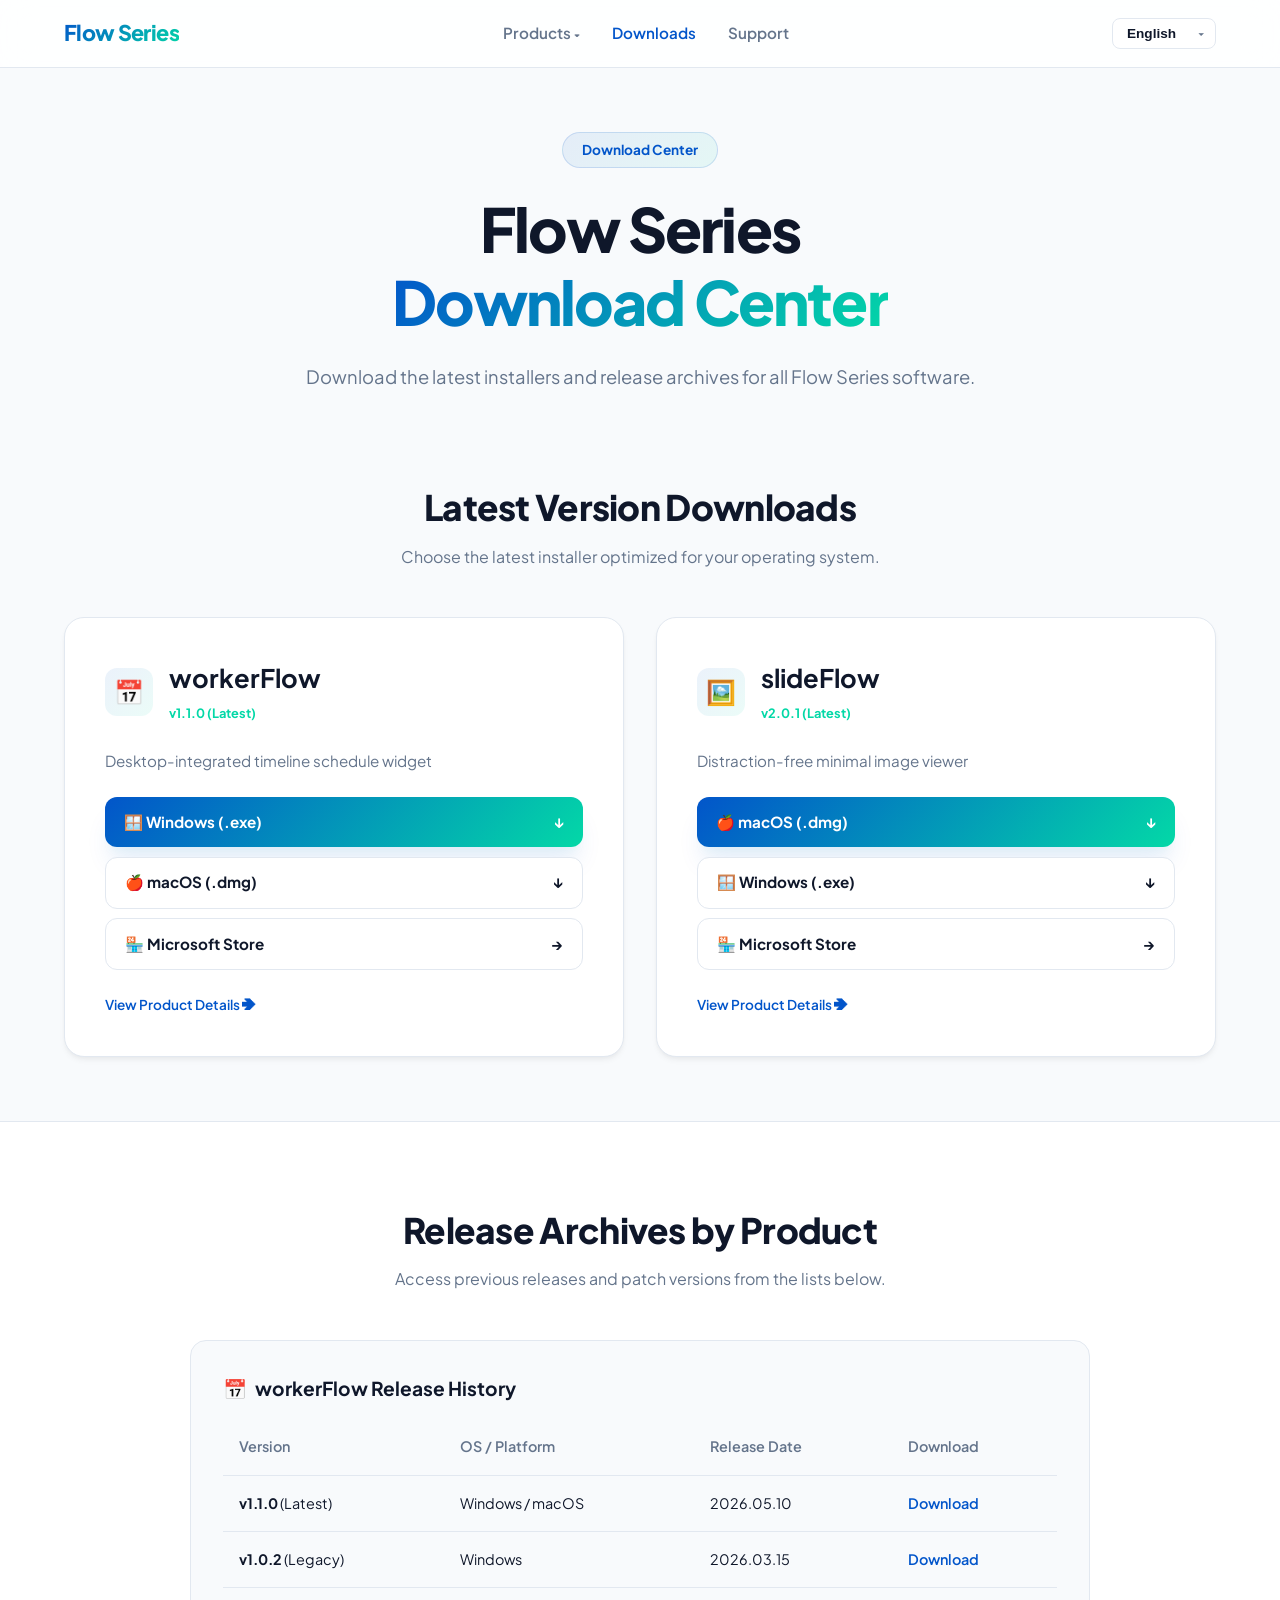
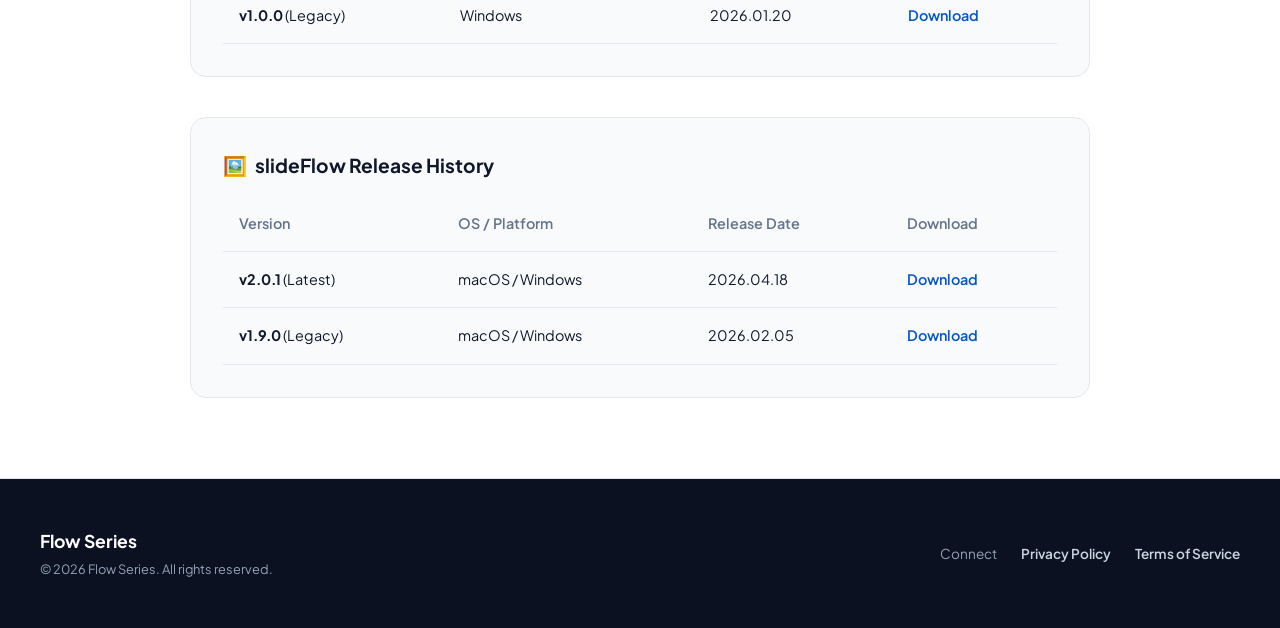
==== downloads/index.html @ 0fd7c69a "사이트 변경" ====
<!DOCTYPE html>
<html lang="ko">
<head>
  <meta charset="UTF-8">
  <meta name="viewport" content="width=device-width, initial-scale=1.0">
  <title>Flow Series — Downloads Center</title>
  
  <link rel="preconnect" href="https://fonts.googleapis.com">
  <link rel="preconnect" href="https://fonts.gstatic.com" crossorigin>
  <link href="https://fonts.googleapis.com/css2?family=Noto+Sans+KR:wght@300;400;500;700;800&family=Plus+Jakarta+Sans:wght@400;500;600;700;800&display=swap" rel="stylesheet">

  <!-- 공통 CSS 불러오기 -->
  <link rel="stylesheet" href="../css/style.css">
</head>
<body>

  <!-- Header -->
  <header>
    <div class="nav-container">
      <a href="../" class="brand-logo">Flow Series</a>
      
      <ul class="nav-menu">
        <li class="nav-item-dropdown">
          <a href="../#products">
            <span data-i18n="navProducts">상품들</span> <span style="font-size: 0.7rem;">▾</span>
          </a>
          <ul class="dropdown-menu">
            <li>
              <a href="../workerflow/" class="dropdown-item">
                <span class="dropdown-icon">📅</span>
                <div class="dropdown-text">
                  <span class="dropdown-title">workerFlow</span>
                  <span class="dropdown-desc" data-i18n="subWf">스케줄 위젯</span>
                </div>
              </a>
            </li>
            <li>
              <a href="../slideflow/" class="dropdown-item">
                <span class="dropdown-icon">🖼️</span>
                <div class="dropdown-text">
                  <span class="dropdown-title">slideFlow</span>
                  <span class="dropdown-desc" data-i18n="subSf">미니멀 뷰어</span>
                </div>
              </a>
            </li>
            <li>
              <a href="../focusflow/" class="dropdown-item">
                <span class="dropdown-icon">🎯</span>
                <div class="dropdown-text">
                  <span class="dropdown-title">focusFlow</span>
                  <span class="dropdown-desc" data-i18n="subFf">할일 & 몰입</span>
                </div>
              </a>
            </li>
          </ul>
        </li>

        <li><a href="./" data-i18n="navDownloads" style="color: var(--primary-blue);">다운로드</a></li>
        <li><a href="../#connect" data-i18n="navConnect">고객센터</a></li>
      </ul>

      <!-- 언어 설정 -->
      <div class="lang-selector">
        <select class="lang-select" id="languageSelect">
          <option value="ko">한국어</option>
          <option value="en">English</option>
          <option value="ja">日本語</option>
          <option value="zh-CN">简体中文</option>
          <option value="zh-TW">繁體中文</option>
          <option value="es">Español</option>
          <option value="fr">Français</option>
        </select>
      </div>
    </div>
  </header>

  <!-- Title Banner -->
  <section class="hero" style="padding: 4rem 1.5rem 2rem;">
    <span class="hero-badge" data-i18n="dlCenterBadge">Download Center</span>
    <h1 data-i18n="dlCenterTitle">Flow Series<br><span class="gradient-text">다운로드 센터</span></h1>
    <p data-i18n="dlCenterDesc">모든 제품의 최신 설치 파일 및 이전 버전 아카이브를 한곳에서 다운로드하실 수 있습니다.</p>
  </section>

  <!-- 1. 최신 버전 카드 섹션 -->
  <section class="products-section" style="margin-top: 1rem;">
    <div class="section-header">
      <h2 class="section-title" data-i18n="dlLatestTitle">최신 버전 다운로드</h2>
      <p class="section-subtitle" data-i18n="dlLatestSub">운영체제(OS)에 맞는 최신 버전을 선택하여 즉시 설치하세요.</p>
    </div>

    <div class="grid-2">
      <!-- workerFlow 최신 카드 -->
      <div class="card">
        <div>
          <div class="card-header">
            <div class="card-icon">📅</div>
            <div>
              <h3 class="card-title">workerFlow</h3>
              <span style="font-size: 0.8rem; color: var(--primary-teal); font-weight: 700;">v1.1.0 (Latest)</span>
            </div>
          </div>
          <p class="card-desc" data-i18n="wfDlCardDesc">바탕화면에 상주하는 타임라인 기반 스케줄 위젯</p>
          
          <div style="display: flex; flex-direction: column; gap: 0.6rem; margin-bottom: 1.5rem;">
            <a href="#" class="btn btn-primary" style="justify-content: space-between; padding: 0.8rem 1.2rem;">
              <span>🪟 Windows (.exe)</span>
              <span>↓</span>
            </a>
            <a href="#" class="btn btn-secondary" style="justify-content: space-between; padding: 0.8rem 1.2rem;">
              <span>🍎 macOS (.dmg)</span>
              <span>↓</span>
            </a>
            <a href="https://apps.microsoft.com/detail/9pfjph03g2nm" target="_blank" class="btn btn-secondary" style="justify-content: space-between; padding: 0.8rem 1.2rem;">
              <span>🏪 Microsoft Store</span>
              <span>→</span>
            </a>
          </div>
        </div>
        <a href="../workerflow/" style="font-size: 0.85rem; color: var(--primary-blue); font-weight: 600; text-decoration: none;" data-i18n="goProductPage">제품 상세 페이지 보기 ➔</a>
      </div>

      <!-- slideFlow 최신 카드 -->
      <div class="card">
        <div>
          <div class="card-header">
            <div class="card-icon">🖼️</div>
            <div>
              <h3 class="card-title">slideFlow</h3>
              <span style="font-size: 0.8rem; color: var(--primary-teal); font-weight: 700;">v2.0.1 (Latest)</span>
            </div>
          </div>
          <p class="card-desc" data-i18n="sfDlCardDesc">불필요한 요소를 제거한 몰입형 미니멀 이미지 뷰어</p>
          
          <div style="display: flex; flex-direction: column; gap: 0.6rem; margin-bottom: 1.5rem;">
            <a href="#" class="btn btn-primary" style="justify-content: space-between; padding: 0.8rem 1.2rem;">
              <span>🍎 macOS (.dmg)</span>
              <span>↓</span>
            </a>
            <a href="#" class="btn btn-secondary" style="justify-content: space-between; padding: 0.8rem 1.2rem;">
              <span>🪟 Windows (.exe)</span>
              <span>↓</span>
            </a>
            <a href="https://apps.microsoft.com/detail/9pfjph03g2nm" target="_blank" class="btn btn-secondary" style="justify-content: space-between; padding: 0.8rem 1.2rem;">
              <span>🏪 Microsoft Store</span>
              <span>→</span>
            </a>
          </div>
        </div>
        <a href="../slideflow/" style="font-size: 0.85rem; color: var(--primary-blue); font-weight: 600; text-decoration: none;" data-i18n="goProductPage">제품 상세 페이지 보기 ➔</a>
      </div>
    </div>
  </section>

  <!-- 2. 각 제품별 이전 버전(아카이브) 섹션 -->
  <section class="downloads-section" style="margin-top: 4rem;">
    <div class="section-header">
      <h2 class="section-title" data-i18n="dlArchiveTitle">제품별 이전 버전 아카이브</h2>
      <p class="section-subtitle" data-i18n="dlArchiveSub">이전 패치버전 설치 파일이 필요한 경우 아래 목록에서 다운로드하실 수 있습니다.</p>
    </div>

    <!-- workerFlow 아카이브 -->
    <div class="archive-box" style="margin-bottom: 2.5rem;">
      <div style="display: flex; align-items: center; gap: 0.5rem; margin-bottom: 1rem;">
        <span style="font-size: 1.2rem;">📅</span>
        <h3 style="font-size: 1.2rem; font-weight: 700;">workerFlow Release History</h3>
      </div>
      <table class="archive-table">
        <thead>
          <tr>
            <th data-i18n="thVersion">버전</th>
            <th data-i18n="thPlatform">OS / 플랫폼</th>
            <th data-i18n="thReleaseDate">출시일</th>
            <th data-i18n="thDownload">다운로드</th>
          </tr>
        </thead>
        <tbody>
          <tr>
            <td><strong>v1.1.0</strong> (<span data-i18n="latestTag">최신</span>)</td>
            <td>Windows / macOS</td>
            <td>2026.05.10</td>
            <td><a href="#" class="dl-link" data-i18n="linkDl">Download (.exe / .dmg)</a></td>
          </tr>
          <tr>
            <td><strong>v1.0.2</strong> (<span data-i18n="olderTag">이전버전</span>)</td>
            <td>Windows</td>
            <td>2026.03.15</td>
            <td><a href="#" class="dl-link" data-i18n="linkDl">Download (.exe)</a></td>
          </tr>
          <tr>
            <td><strong>v1.0.0</strong> (<span data-i18n="olderTag">이전버전</span>)</td>
            <td>Windows</td>
            <td>2026.01.20</td>
            <td><a href="#" class="dl-link" data-i18n="linkDl">Download (.exe)</a></td>
          </tr>
        </tbody>
      </table>
    </div>

    <!-- slideFlow 아카이브 -->
    <div class="archive-box">
      <div style="display: flex; align-items: center; gap: 0.5rem; margin-bottom: 1rem;">
        <span style="font-size: 1.2rem;">🖼️</span>
        <h3 style="font-size: 1.2rem; font-weight: 700;">slideFlow Release History</h3>
      </div>
      <table class="archive-table">
        <thead>
          <tr>
            <th data-i18n="thVersion">버전</th>
            <th data-i18n="thPlatform">OS / 플랫폼</th>
            <th data-i18n="thReleaseDate">출시일</th>
            <th data-i18n="thDownload">다운로드</th>
          </tr>
        </thead>
        <tbody>
          <tr>
            <td><strong>v2.0.1</strong> (<span data-i18n="latestTag">최신</span>)</td>
            <td>macOS / Windows</td>
            <td>2026.04.18</td>
            <td><a href="#" class="dl-link" data-i18n="linkDl">Download (.dmg / .exe)</a></td>
          </tr>
          <tr>
            <td><strong>v1.9.0</strong> (<span data-i18n="olderTag">이전버전</span>)</td>
            <td>macOS / Windows</td>
            <td>2026.02.05</td>
            <td><a href="#" class="dl-link" data-i18n="linkDl">Download (.dmg / .exe)</a></td>
          </tr>
        </tbody>
      </table>
    </div>
  </section>

  <!-- Footer -->
  <footer>
    <div class="footer-container">
      <div>
        <p style="font-weight: 700; color: #FFF; font-size: 1.1rem; margin-bottom: 0.3rem;">Flow Series</p>
        <p style="font-size: 0.8rem;">© 2026 Flow Series. All rights reserved.</p>
      </div>
      
      <ul class="footer-links">
        <li><a href="../#connect" data-i18n="footConnect">커넥트</a></li>
        <li><a href="../privacy.html" class="footer-policy" data-i18n="footPrivacy">개인정보보호정책</a></li>
        <li><a href="../terms.html" class="footer-policy" data-i18n="footTerms">서비스 약관</a></li>
      </ul>
    </div>
  </footer>

  <!-- 공통 i18n 스크립트 불러오기 -->
  <script src="../js/i18n.js"></script>
</body>
</html>
---- css/style.css ----
:root {
  --primary-blue: #0255CA;
  --primary-teal: #03D8A7;
  --brand-gradient: linear-gradient(135deg, #0255CA 0%, #03D8A7 100%);
  --brand-gradient-soft: linear-gradient(135deg, rgba(2, 85, 202, 0.08) 0%, rgba(3, 216, 167, 0.08) 100%);
  
  --bg-body: #F8FAFC;
  --surface: #FFFFFF;
  --surface-border: #E2E8F0;
  --text-main: #0F172A;
  --text-muted: #64748B;
  --shadow-sm: 0 4px 6px -1px rgba(0, 0, 0, 0.05), 0 2px 4px -1px rgba(0, 0, 0, 0.03);
  --shadow-lg: 0 20px 25px -5px rgba(2, 85, 202, 0.1), 0 10px 10px -5px rgba(3, 216, 167, 0.04);
}

*, *::before, *::after { box-sizing: border-box; margin: 0; padding: 0; }
html { scroll-behavior: smooth; }

body {
  background-color: var(--bg-body);
  color: var(--text-main);
  font-family: 'Plus Jakarta Sans', 'Noto Sans KR', sans-serif;
  line-height: 1.6;
  word-break: keep-all;
}

/* ── HEADER & NAV ── */
header {
  position: sticky;
  top: 0;
  z-index: 100;
  background: rgba(255, 255, 255, 0.85);
  backdrop-filter: blur(16px);
  border-bottom: 1px solid var(--surface-border);
}

.nav-container {
  max-width: 1200px;
  margin: 0 auto;
  padding: 1rem 1.5rem;
  display: flex;
  align-items: center;
  justify-content: space-between;
}

.brand-logo {
  font-size: 1.35rem;
  font-weight: 800;
  text-decoration: none;
  background: var(--brand-gradient);
  -webkit-background-clip: text;
  -webkit-text-fill-color: transparent;
  letter-spacing: -0.03em;
}

.nav-menu {
  display: flex;
  align-items: center;
  gap: 2rem;
  list-style: none;
}

.nav-menu a {
  text-decoration: none;
  color: var(--text-muted);
  font-weight: 600;
  font-size: 0.95rem;
  transition: color 0.2s;
}

.nav-menu a:hover { color: var(--primary-blue); }

/* ── DROPDOWN MENU ── */
.nav-item-dropdown { position: relative; }

.nav-item-dropdown:hover .dropdown-menu {
  opacity: 1;
  visibility: visible;
  transform: translateY(0);
}

.dropdown-menu {
  position: absolute;
  top: 100%;
  left: 50%;
  transform: translateX(-50%) translateY(10px);
  width: 240px;
  background: var(--surface);
  border: 1px solid var(--surface-border);
  border-radius: 14px;
  padding: 0.5rem;
  box-shadow: var(--shadow-lg);
  opacity: 0;
  visibility: hidden;
  transition: all 0.2s ease;
  list-style: none;
  margin-top: 0.5rem;
}

.dropdown-item {
  display: flex;
  align-items: center;
  gap: 0.75rem;
  padding: 0.65rem 0.85rem;
  text-decoration: none;
  border-radius: 8px;
  transition: background 0.2s;
}

.dropdown-item:hover { background: var(--bg-body); }
.dropdown-icon { font-size: 1.1rem; }
.dropdown-text { display: flex; flex-direction: column; }
.dropdown-title { font-size: 0.9rem; font-weight: 700; color: var(--text-main); }
.dropdown-desc { font-size: 0.75rem; color: var(--text-muted); }

/* ── LANGUAGE SELECTOR ── */
.lang-selector { position: relative; display: inline-block; }

.lang-select {
  appearance: none;
  background: var(--surface);
  border: 1px solid var(--surface-border);
  padding: 0.45rem 2rem 0.45rem 0.85rem;
  border-radius: 8px;
  font-size: 0.85rem;
  font-weight: 600;
  color: var(--text-main);
  cursor: pointer;
  outline: none;
  transition: all 0.2s;
}

.lang-select:hover { border-color: var(--primary-blue); }

.lang-selector::after {
  content: '▾';
  position: absolute;
  right: 0.75rem;
  top: 50%;
  transform: translateY(-50%);
  pointer-events: none;
  color: var(--text-muted);
  font-size: 0.8rem;
}

/* ── HERO ── */
.hero {
  padding: 6rem 1.5rem 4rem;
  text-align: center;
  max-width: 900px;
  margin: 0 auto;
}

.hero-badge {
  display: inline-block;
  padding: 0.4rem 1.2rem;
  border-radius: 50px;
  background: var(--brand-gradient-soft);
  color: var(--primary-blue);
  font-weight: 700;
  font-size: 0.85rem;
  margin-bottom: 1.5rem;
  border: 1px solid rgba(2, 85, 202, 0.15);
}

.hero h1 {
  font-size: clamp(2.2rem, 5vw, 3.8rem);
  font-weight: 800;
  line-height: 1.2;
  letter-spacing: -0.03em;
  margin-bottom: 1.5rem;
}

.gradient-text {
  background: var(--brand-gradient);
  -webkit-background-clip: text;
  -webkit-text-fill-color: transparent;
}

.hero p {
  font-size: 1.15rem;
  color: var(--text-muted);
  margin-bottom: 2.5rem;
}

.btn-group { display: flex; gap: 1rem; justify-content: center; flex-wrap: wrap; }

.btn {
  padding: 0.85rem 2rem;
  border-radius: 12px;
  font-weight: 700;
  font-size: 0.95rem;
  text-decoration: none;
  transition: all 0.25s ease;
  display: inline-flex;
  align-items: center;
  gap: 0.5rem;
}

.btn-primary { background: var(--brand-gradient); color: #FFF; box-shadow: var(--shadow-lg); }
.btn-primary:hover { opacity: 0.95; transform: translateY(-2px); }

.btn-secondary {
  background: var(--surface);
  color: var(--text-main);
  border: 1px solid var(--surface-border);
}
.btn-secondary:hover {
  border-color: var(--primary-blue);
  color: var(--primary-blue);
  transform: translateY(-2px);
}

/* ── PRODUCTS ── */
.products-section { max-width: 1200px; margin: 4rem auto; padding: 0 1.5rem; }
.section-header { text-align: center; margin-bottom: 3rem; }
.section-title { font-size: 2.2rem; font-weight: 800; letter-spacing: -0.02em; }
.section-subtitle { color: var(--text-muted); margin-top: 0.5rem; }
.grid-2 { display: grid; grid-template-columns: repeat(2, 1fr); gap: 2rem; }

.card {
  background: var(--surface);
  border-radius: 20px;
  border: 1px solid var(--surface-border);
  padding: 2.5rem;
  box-shadow: var(--shadow-sm);
  transition: all 0.3s ease;
  display: flex;
  flex-direction: column;
  justify-content: space-between;
}

.card:hover {
  box-shadow: var(--shadow-lg);
  border-color: var(--primary-teal);
  transform: translateY(-4px);
}

.card-header { display: flex; align-items: center; gap: 1rem; margin-bottom: 1.5rem; }
.card-icon {
  width: 48px; height: 48px;
  border-radius: 12px;
  background: var(--brand-gradient-soft);
  display: flex; align-items: center; justify-content: center;
  font-size: 1.5rem;
}

.card-title { font-size: 1.6rem; font-weight: 700; }
.card-desc { color: var(--text-muted); margin-bottom: 1.5rem; font-size: 0.95rem; }
.card-features { list-style: none; margin-bottom: 2rem; }
.card-features li {
  margin-bottom: 0.6rem;
  font-size: 0.9rem;
  color: var(--text-main);
  display: flex; align-items: center; gap: 0.5rem;
}
.card-features li::before { content: '✓'; color: var(--primary-teal); font-weight: bold; }

/* ── DOWNLOADS ── */
.downloads-section {
  background: var(--surface);
  border-top: 1px solid var(--surface-border);
  border-bottom: 1px solid var(--surface-border);
  padding: 5rem 1.5rem;
}

.archive-box {
  max-width: 900px;
  margin: 2rem auto 0;
  background: var(--bg-body);
  border-radius: 16px;
  padding: 2rem;
  border: 1px solid var(--surface-border);
}

.archive-table { width: 100%; border-collapse: collapse; text-align: left; }
.archive-table th, .archive-table td {
  padding: 1rem;
  border-bottom: 1px solid var(--surface-border);
  font-size: 0.9rem;
}
.archive-table th { color: var(--text-muted); font-weight: 600; }
.dl-link { color: var(--primary-blue); text-decoration: none; font-weight: 600; }
.dl-link:hover { text-decoration: underline; }

/* ── CONNECT ── */
.connect-section { max-width: 900px; margin: 5rem auto; padding: 0 1.5rem; }
.contact-card {
  background: var(--surface);
  border: 1px solid var(--surface-border);
  border-radius: 20px;
  padding: 2.5rem;
  text-align: center;
  box-shadow: var(--shadow-sm);
}

/* ── FOOTER ── */
footer { background: #0B1120; color: #94A3B8; padding: 3rem 1.5rem; }
.footer-container {
  max-width: 1200px; margin: 0 auto;
  display: flex; justify-content: space-between; align-items: center;
  flex-wrap: wrap; gap: 1.5rem;
}

.footer-links { display: flex; gap: 1.5rem; list-style: none; }
.footer-links a { color: #94A3B8; text-decoration: none; font-size: 0.85rem; transition: color 0.2s; }
.footer-links a:hover { color: #FFF; }
.footer-policy { font-weight: 600; color: #CBD5E1 !important; }

@media (max-width: 768px) {
  .grid-2 { grid-template-columns: 1fr; }
  .nav-menu { display: none; }
  .footer-container { flex-direction: column; text-align: center; }
}
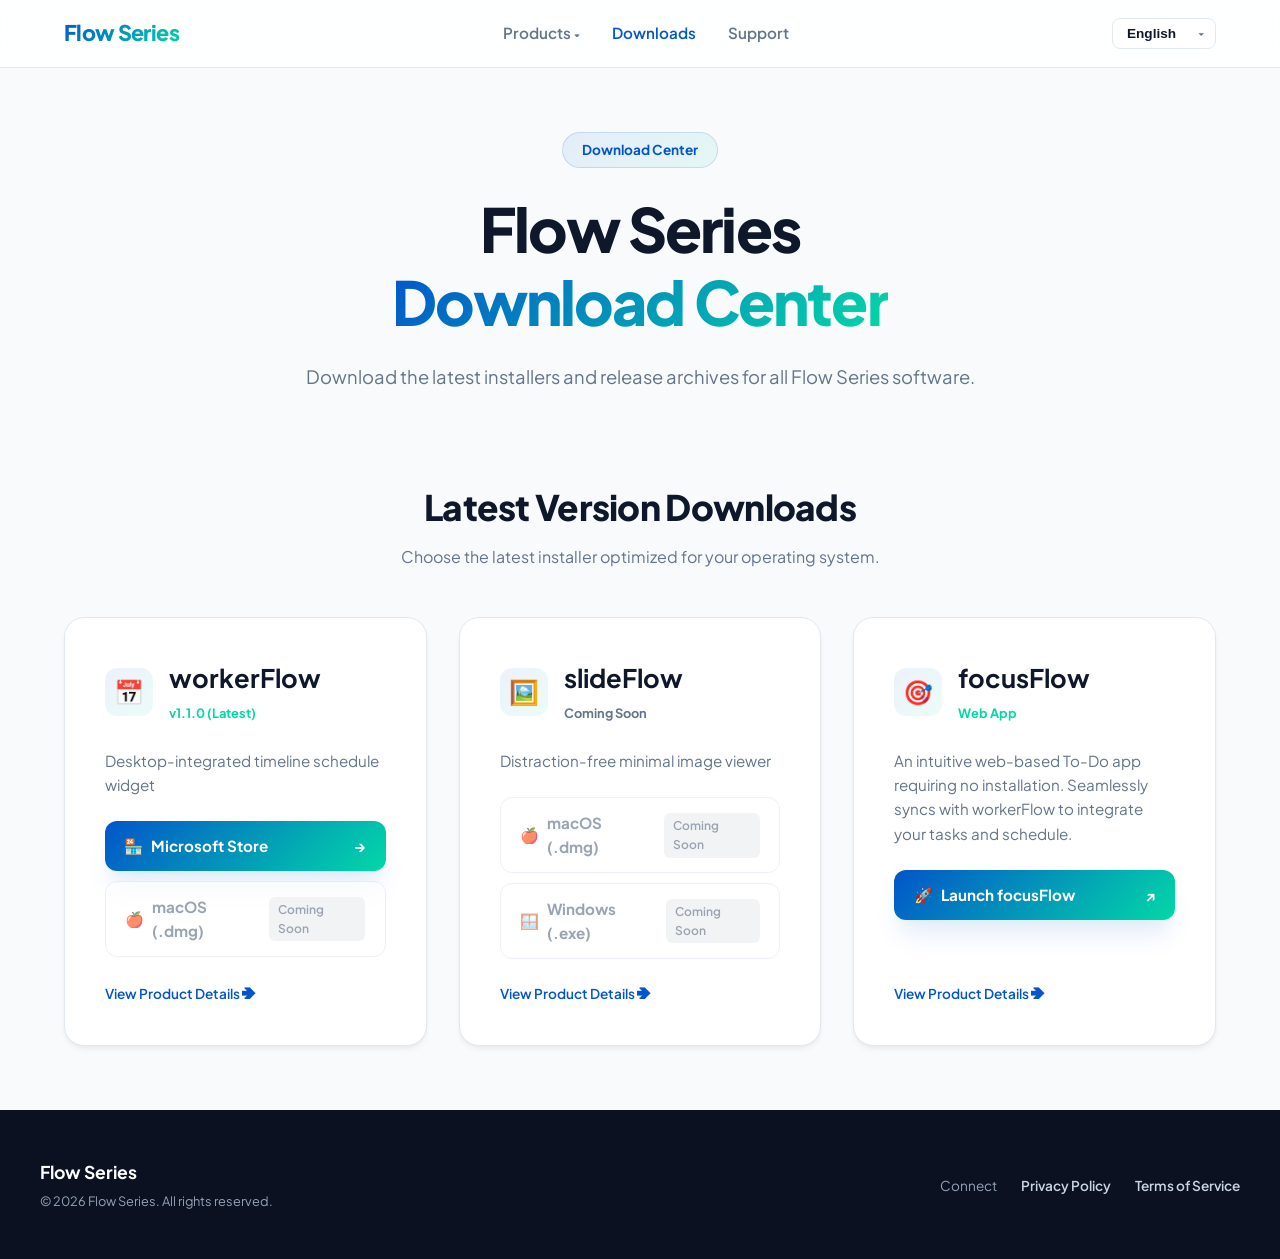
==== commit f0f36348: "다운로드 비활성화, 이전버전 삭제" ====
--- a/downloads/index.html
+++ b/downloads/index.html
@@ -1,24 +1,28 @@
 <!DOCTYPE html>
 <html lang="ko">
+
 <head>
   <meta charset="UTF-8">
   <meta name="viewport" content="width=device-width, initial-scale=1.0">
   <title>Flow Series — Downloads Center</title>
-  
+
   <link rel="preconnect" href="https://fonts.googleapis.com">
   <link rel="preconnect" href="https://fonts.gstatic.com" crossorigin>
-  <link href="https://fonts.googleapis.com/css2?family=Noto+Sans+KR:wght@300;400;500;700;800&family=Plus+Jakarta+Sans:wght@400;500;600;700;800&display=swap" rel="stylesheet">
+  <link
+    href="https://fonts.googleapis.com/css2?family=Noto+Sans+KR:wght@300;400;500;700;800&family=Plus+Jakarta+Sans:wght@400;500;600;700;800&display=swap"
+    rel="stylesheet">
 
   <!-- 공통 CSS 불러오기 -->
   <link rel="stylesheet" href="../css/style.css">
 </head>
+
 <body>
 
   <!-- Header -->
   <header>
     <div class="nav-container">
       <a href="../" class="brand-logo">Flow Series</a>
-      
+
       <ul class="nav-menu">
         <li class="nav-item-dropdown">
           <a href="../#products">
@@ -62,8 +66,8 @@
       <!-- 언어 설정 -->
       <div class="lang-selector">
         <select class="lang-select" id="languageSelect">
+          <option value="en">English</option>
           <option value="ko">한국어</option>
-          <option value="en">English</option>
           <option value="ja">日本語</option>
           <option value="zh-CN">简体中文</option>
           <option value="zh-TW">繁體中文</option>
@@ -88,7 +92,7 @@
       <p class="section-subtitle" data-i18n="dlLatestSub">운영체제(OS)에 맞는 최신 버전을 선택하여 즉시 설치하세요.</p>
     </div>
 
-    <div class="grid-2">
+    <div class="grid-3">
       <!-- workerFlow 최신 카드 -->
       <div class="card">
         <div>
@@ -100,23 +104,28 @@
             </div>
           </div>
           <p class="card-desc" data-i18n="wfDlCardDesc">바탕화면에 상주하는 타임라인 기반 스케줄 위젯</p>
-          
+
           <div style="display: flex; flex-direction: column; gap: 0.6rem; margin-bottom: 1.5rem;">
-            <a href="#" class="btn btn-primary" style="justify-content: space-between; padding: 0.8rem 1.2rem;">
-              <span>🪟 Windows (.exe)</span>
-              <span>↓</span>
-            </a>
-            <a href="#" class="btn btn-secondary" style="justify-content: space-between; padding: 0.8rem 1.2rem;">
-              <span>🍎 macOS (.dmg)</span>
-              <span>↓</span>
-            </a>
-            <a href="https://apps.microsoft.com/detail/9pfjph03g2nm" target="_blank" class="btn btn-secondary" style="justify-content: space-between; padding: 0.8rem 1.2rem;">
-              <span>🏪 Microsoft Store</span>
-              <span>→</span>
-            </a>
+              <a href="https://apps.microsoft.com/detail/9pfjph03g2nm" target="_blank" class="btn btn-primary"
+                style="justify-content: space-between; padding: 0.8rem 1.2rem;">
+                <span style="display: flex; align-items: center; gap: 0.5rem;">
+                  <span>🏪</span>
+                  <span>Microsoft Store</span>
+                </span>
+                <span>→</span>
+              </a>
+              <div class="btn btn-disabled" style="justify-content: space-between; padding: 0.8rem 1.2rem;">
+                <span style="display: flex; align-items: center; gap: 0.5rem;">
+                  <span>🍎</span>
+                  <span>macOS (.dmg)</span>
+                </span>
+                <span class="badge-coming-soon" data-i18n="badgeComingSoon">준비 중</span>
+              </div>
           </div>
         </div>
-        <a href="../workerflow/" style="font-size: 0.85rem; color: var(--primary-blue); font-weight: 600; text-decoration: none;" data-i18n="goProductPage">제품 상세 페이지 보기 ➔</a>
+        <a href="../workerflow/"
+          style="font-size: 0.85rem; color: var(--primary-blue); font-weight: 600; text-decoration: none;"
+          data-i18n="goProductPage">제품 상세 페이지 보기 ➔</a>
       </div>
 
       <!-- slideFlow 최신 카드 -->
@@ -126,106 +135,61 @@
             <div class="card-icon">🖼️</div>
             <div>
               <h3 class="card-title">slideFlow</h3>
-              <span style="font-size: 0.8rem; color: var(--primary-teal); font-weight: 700;">v2.0.1 (Latest)</span>
+              <span style="font-size: 0.8rem; color: var(--text-muted); font-weight: 700;"
+                data-i18n="badgeComingSoon">준비 중</span>
             </div>
           </div>
           <p class="card-desc" data-i18n="sfDlCardDesc">불필요한 요소를 제거한 몰입형 미니멀 이미지 뷰어</p>
-          
+
           <div style="display: flex; flex-direction: column; gap: 0.6rem; margin-bottom: 1.5rem;">
-            <a href="#" class="btn btn-primary" style="justify-content: space-between; padding: 0.8rem 1.2rem;">
-              <span>🍎 macOS (.dmg)</span>
-              <span>↓</span>
+            <div class="btn btn-disabled" style="justify-content: space-between; padding: 0.8rem 1.2rem;">
+              <span style="display: flex; align-items: center; gap: 0.5rem;">
+                <span>🍎</span>
+                <span>macOS (.dmg)</span>
+              </span>
+              <span class="badge-coming-soon" data-i18n="badgeComingSoon">준비 중</span>
+            </div>
+            <div class="btn btn-disabled" style="justify-content: space-between; padding: 0.8rem 1.2rem;">
+              <span style="display: flex; align-items: center; gap: 0.5rem;">
+                <span>🪟</span>
+                <span>Windows (.exe)</span>
+              </span>
+              <span class="badge-coming-soon" data-i18n="badgeComingSoon">준비 중</span>
+            </div>
+          </div>
+        </div>
+        <a href="../slideflow/"
+          style="font-size: 0.85rem; color: var(--primary-blue); font-weight: 600; text-decoration: none;"
+          data-i18n="goProductPage">제품 상세 페이지 보기 ➔</a>
+      </div>
+
+      <!-- focusFlow 최신 카드 -->
+      <div class="card">
+        <div>
+          <div class="card-header">
+            <div class="card-icon">🎯</div>
+            <div>
+              <h3 class="card-title">focusFlow</h3>
+              <span style="font-size: 0.8rem; color: var(--primary-teal); font-weight: 700;">Web App</span>
+            </div>
+          </div>
+          <p class="card-desc" data-i18n="ffDesc">별도의 설치 없이 웹 브라우저에서 바로 사용할 수 있는 직관적인 할 일 관리 및 몰입 타이머 웹 앱입니다.</p>
+
+          <div style="display: flex; flex-direction: column; gap: 0.6rem; margin-bottom: 1.5rem;">
+            <a href="https://focus-flow-black-six.vercel.app/" target="_blank" rel="noopener noreferrer" class="btn btn-primary"
+              style="justify-content: space-between; padding: 0.8rem 1.2rem;">
+              <span style="display: flex; align-items: center; gap: 0.5rem;">
+                <span>🚀</span>
+                <span data-i18n="btnLaunchFf">focusFlow 바로가기</span>
+              </span>
+              <span>↗</span>
             </a>
-            <a href="#" class="btn btn-secondary" style="justify-content: space-between; padding: 0.8rem 1.2rem;">
-              <span>🪟 Windows (.exe)</span>
-              <span>↓</span>
-            </a>
-            <a href="https://apps.microsoft.com/detail/9pfjph03g2nm" target="_blank" class="btn btn-secondary" style="justify-content: space-between; padding: 0.8rem 1.2rem;">
-              <span>🏪 Microsoft Store</span>
-              <span>→</span>
-            </a>
           </div>
         </div>
-        <a href="../slideflow/" style="font-size: 0.85rem; color: var(--primary-blue); font-weight: 600; text-decoration: none;" data-i18n="goProductPage">제품 상세 페이지 보기 ➔</a>
-      </div>
-    </div>
-  </section>
-
-  <!-- 2. 각 제품별 이전 버전(아카이브) 섹션 -->
-  <section class="downloads-section" style="margin-top: 4rem;">
-    <div class="section-header">
-      <h2 class="section-title" data-i18n="dlArchiveTitle">제품별 이전 버전 아카이브</h2>
-      <p class="section-subtitle" data-i18n="dlArchiveSub">이전 패치버전 설치 파일이 필요한 경우 아래 목록에서 다운로드하실 수 있습니다.</p>
-    </div>
-
-    <!-- workerFlow 아카이브 -->
-    <div class="archive-box" style="margin-bottom: 2.5rem;">
-      <div style="display: flex; align-items: center; gap: 0.5rem; margin-bottom: 1rem;">
-        <span style="font-size: 1.2rem;">📅</span>
-        <h3 style="font-size: 1.2rem; font-weight: 700;">workerFlow Release History</h3>
-      </div>
-      <table class="archive-table">
-        <thead>
-          <tr>
-            <th data-i18n="thVersion">버전</th>
-            <th data-i18n="thPlatform">OS / 플랫폼</th>
-            <th data-i18n="thReleaseDate">출시일</th>
-            <th data-i18n="thDownload">다운로드</th>
-          </tr>
-        </thead>
-        <tbody>
-          <tr>
-            <td><strong>v1.1.0</strong> (<span data-i18n="latestTag">최신</span>)</td>
-            <td>Windows / macOS</td>
-            <td>2026.05.10</td>
-            <td><a href="#" class="dl-link" data-i18n="linkDl">Download (.exe / .dmg)</a></td>
-          </tr>
-          <tr>
-            <td><strong>v1.0.2</strong> (<span data-i18n="olderTag">이전버전</span>)</td>
-            <td>Windows</td>
-            <td>2026.03.15</td>
-            <td><a href="#" class="dl-link" data-i18n="linkDl">Download (.exe)</a></td>
-          </tr>
-          <tr>
-            <td><strong>v1.0.0</strong> (<span data-i18n="olderTag">이전버전</span>)</td>
-            <td>Windows</td>
-            <td>2026.01.20</td>
-            <td><a href="#" class="dl-link" data-i18n="linkDl">Download (.exe)</a></td>
-          </tr>
-        </tbody>
-      </table>
-    </div>
-
-    <!-- slideFlow 아카이브 -->
-    <div class="archive-box">
-      <div style="display: flex; align-items: center; gap: 0.5rem; margin-bottom: 1rem;">
-        <span style="font-size: 1.2rem;">🖼️</span>
-        <h3 style="font-size: 1.2rem; font-weight: 700;">slideFlow Release History</h3>
-      </div>
-      <table class="archive-table">
-        <thead>
-          <tr>
-            <th data-i18n="thVersion">버전</th>
-            <th data-i18n="thPlatform">OS / 플랫폼</th>
-            <th data-i18n="thReleaseDate">출시일</th>
-            <th data-i18n="thDownload">다운로드</th>
-          </tr>
-        </thead>
-        <tbody>
-          <tr>
-            <td><strong>v2.0.1</strong> (<span data-i18n="latestTag">최신</span>)</td>
-            <td>macOS / Windows</td>
-            <td>2026.04.18</td>
-            <td><a href="#" class="dl-link" data-i18n="linkDl">Download (.dmg / .exe)</a></td>
-          </tr>
-          <tr>
-            <td><strong>v1.9.0</strong> (<span data-i18n="olderTag">이전버전</span>)</td>
-            <td>macOS / Windows</td>
-            <td>2026.02.05</td>
-            <td><a href="#" class="dl-link" data-i18n="linkDl">Download (.dmg / .exe)</a></td>
-          </tr>
-        </tbody>
-      </table>
+        <a href="../focusflow/"
+          style="font-size: 0.85rem; color: var(--primary-blue); font-weight: 600; text-decoration: none;"
+          data-i18n="goProductPage">제품 상세 페이지 보기 ➔</a>
+      </div>
     </div>
   </section>
 
@@ -236,7 +200,7 @@
         <p style="font-weight: 700; color: #FFF; font-size: 1.1rem; margin-bottom: 0.3rem;">Flow Series</p>
         <p style="font-size: 0.8rem;">© 2026 Flow Series. All rights reserved.</p>
       </div>
-      
+
       <ul class="footer-links">
         <li><a href="../#connect" data-i18n="footConnect">커넥트</a></li>
         <li><a href="../privacy.html" class="footer-policy" data-i18n="footPrivacy">개인정보보호정책</a></li>
@@ -248,4 +212,5 @@
   <!-- 공통 i18n 스크립트 불러오기 -->
   <script src="../js/i18n.js"></script>
 </body>
+
 </html>
--- a/css/style.css
+++ b/css/style.css
@@ -97,6 +97,13 @@
   margin-top: 0.5rem;
 }
 
+/* Hover 시 translateX(-50%)를 유지하면서 Y축만 이동 */
+.nav-item-dropdown:hover .dropdown-menu {
+  opacity: 1;
+  visibility: visible;
+  transform: translateX(-50%) translateY(0);
+}
+
 .dropdown-item {
   display: flex;
   align-items: center;
@@ -211,12 +218,38 @@
   transform: translateY(-2px);
 }
 
+.btn-disabled {
+  background: var(--surface);
+  color: var(--text-muted);
+  border: 1px solid var(--surface-border);
+  opacity: 0.65;
+  cursor: not-allowed;
+  pointer-events: none;
+  box-shadow: none !important;
+  transform: none !important;
+}
+.btn-disabled:hover {
+  transform: none !important;
+  border-color: var(--surface-border) !important;
+  color: var(--text-muted) !important;
+}
+
+.badge-coming-soon {
+  font-size: 0.75rem;
+  font-weight: 600;
+  padding: 0.2rem 0.55rem;
+  border-radius: 6px;
+  background: rgba(100, 116, 139, 0.12);
+  color: var(--text-muted);
+}
+
 /* ── PRODUCTS ── */
 .products-section { max-width: 1200px; margin: 4rem auto; padding: 0 1.5rem; }
 .section-header { text-align: center; margin-bottom: 3rem; }
 .section-title { font-size: 2.2rem; font-weight: 800; letter-spacing: -0.02em; }
 .section-subtitle { color: var(--text-muted); margin-top: 0.5rem; }
 .grid-2 { display: grid; grid-template-columns: repeat(2, 1fr); gap: 2rem; }
+.grid-3 { display: grid; grid-template-columns: repeat(3, 1fr); gap: 2rem; }
 
 .card {
   background: var(--surface);
@@ -307,6 +340,10 @@
 .footer-links a:hover { color: #FFF; }
 .footer-policy { font-weight: 600; color: #CBD5E1 !important; }
 
+@media (max-width: 1024px) {
+  .grid-3 { grid-template-columns: 1fr; }
+}
+
 @media (max-width: 768px) {
   .grid-2 { grid-template-columns: 1fr; }
   .nav-menu { display: none; }
